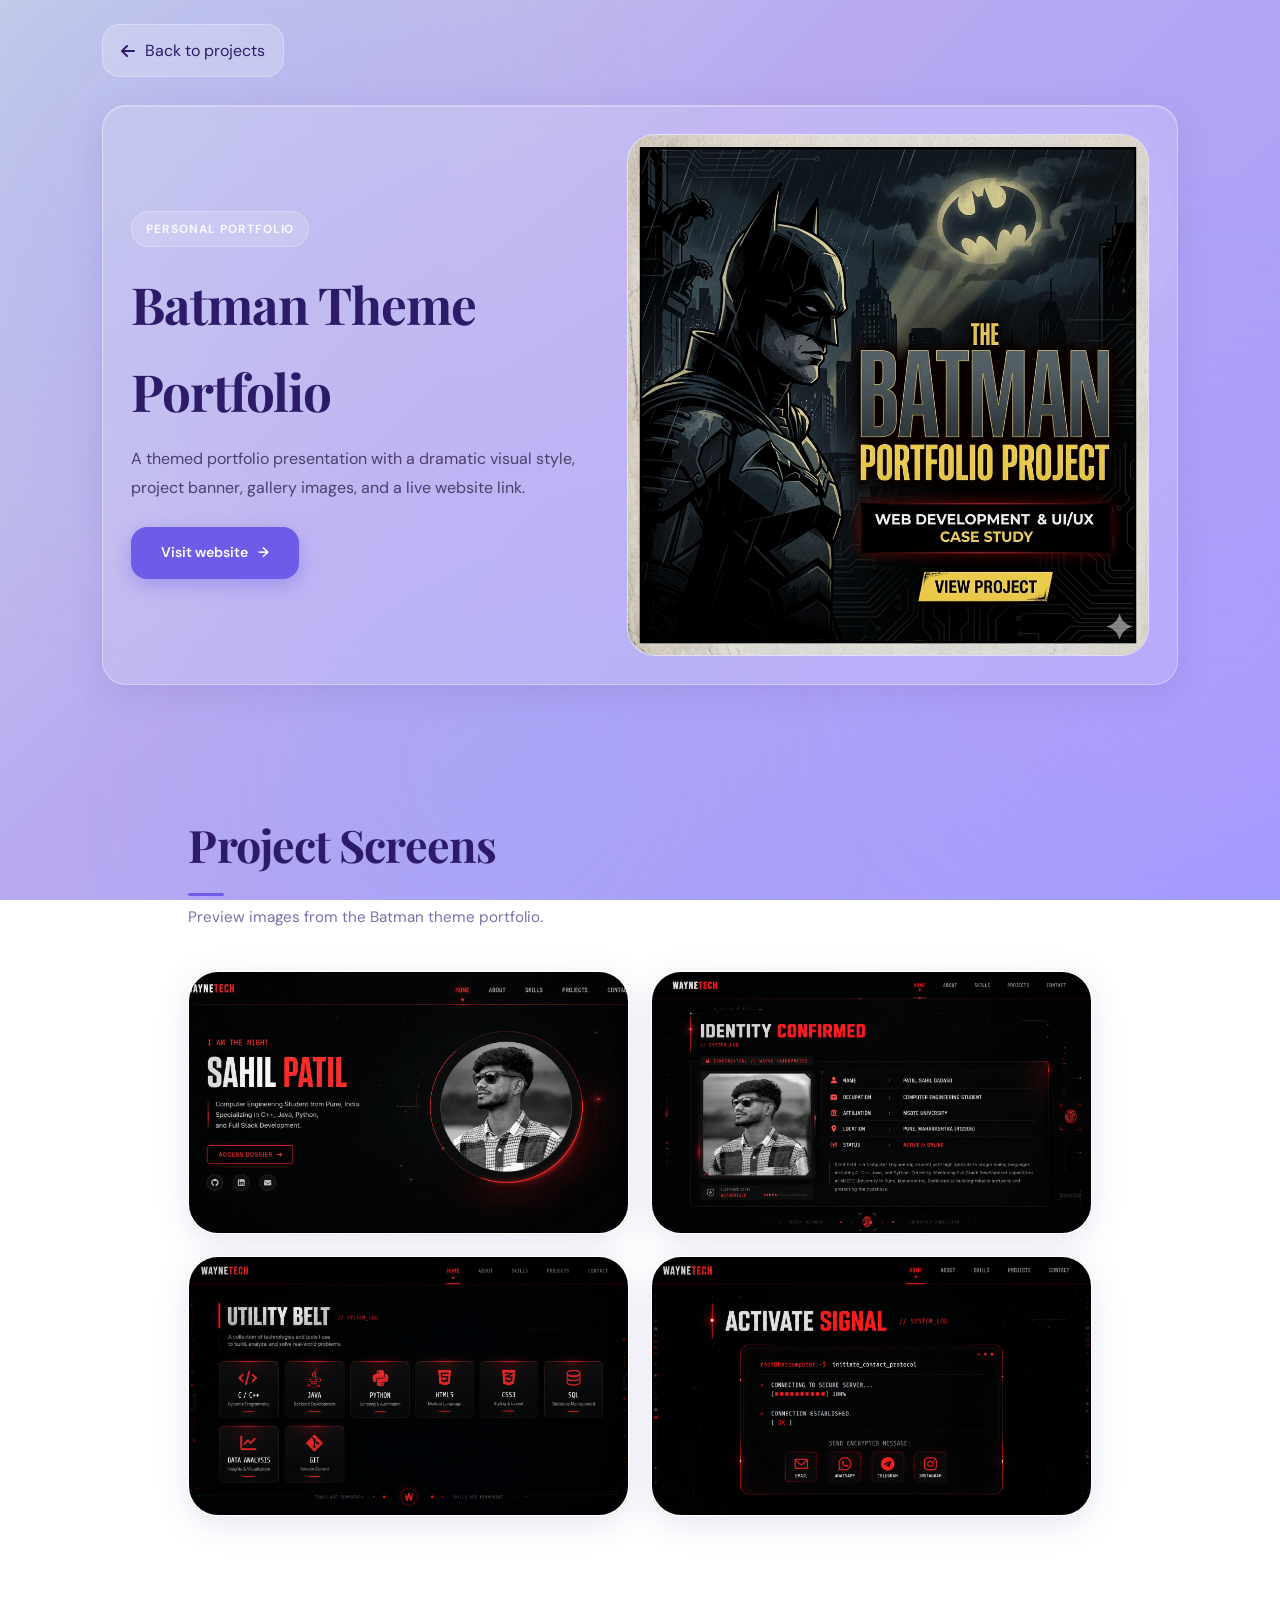
==== batman-portfolio.html @ c7e96f15 "Complete redesign: Purple Lavender Glassmorphism with organic blob shapes" ====
<!DOCTYPE html>
<html lang="en">
<head>
    <meta charset="UTF-8" />
    <meta name="viewport" content="width=device-width, initial-scale=1" />
    <title>Batman Theme Portfolio | Sahil Patil</title>
    <meta name="description" content="Batman theme portfolio project by Sahil Patil with banner, gallery, and live website link." />
    <link rel="icon" href="kill.jpg" type="image/jpeg" />
    <link
        rel="stylesheet"
        href="https://cdnjs.cloudflare.com/ajax/libs/font-awesome/6.0.0-beta3/css/all.min.css"
    />
    <link
        href="https://unpkg.com/aos@2.3.1/dist/aos.css"
        rel="stylesheet"
    />
    <link rel="stylesheet" href="style.css" />
</head>
<body class="project-detail-page">
    <div class="ambient-bg" aria-hidden="true">
        <div class="ambient-blob"></div>
        <div class="ambient-blob"></div>
        <div class="ambient-blob"></div>
    </div>

    <header class="detail-header">
        <a href="index.html#projects" class="detail-back"><i class="fas fa-arrow-left"></i> Back to projects</a>
    </header>

    <main class="detail-main">
        <section class="detail-hero glass" data-aos="fade-up">
            <div class="detail-copy">
                <span class="project-chip">Personal Portfolio</span>
                <h1>Batman Theme Portfolio</h1>
                <p>A themed portfolio presentation with a dramatic visual style, project banner, gallery images, and a live website link.</p>
                <a href="https://sahildpatil.netlify.app/" target="_blank" rel="noopener noreferrer" class="btn-primary">
                    Visit website
                    <span class="arrow">&rarr;</span>
                </a>
            </div>
            <div class="detail-banner">
                <img src="pf_b.png" alt="Batman theme portfolio banner" />
            </div>
        </section>

        <section class="detail-gallery-section" data-aos="fade-up" data-aos-delay="120">
            <div class="section-header detail-section-header">
                <h2>Project Screens</h2>
                <p class="section-subtitle">Preview images from the Batman theme portfolio.</p>
            </div>
            <div class="detail-gallery">
                <figure class="detail-shot glass">
                    <img src="l_1.png" alt="Batman portfolio screen 1" />
                </figure>
                <figure class="detail-shot glass">
                    <img src="l_2.png" alt="Batman portfolio screen 2" />
                </figure>
                <figure class="detail-shot glass">
                    <img src="l_3.png" alt="Batman portfolio screen 3" />
                </figure>
                <figure class="detail-shot glass">
                    <img src="l_4.png" alt="Batman portfolio screen 4" />
                </figure>
            </div>
        </section>
    </main>

    <script src="https://unpkg.com/aos@2.3.1/dist/aos.js"></script>
    <script src="script.js"></script>
</body>
</html>
---- style.css ----
/* PURPLE LAVENDER GLASSMORPHISM — Inspired by Blush/Dreamy UI */
@import url('https://fonts.googleapis.com/css2?family=DM+Sans:ital,wght@0,300;0,400;0,500;0,600;0,700&family=Playfair+Display:wght@400;500;600;700&display=swap');

:root {
    --bg-start: #c8d6e5;
    --bg-end: #a29bfe;
    --surface: rgba(255, 255, 255, 0.15);
    --surface-hover: rgba(255, 255, 255, 0.25);
    --glass-strong: rgba(255, 255, 255, 0.2);
    --glass-border: rgba(255, 255, 255, 0.35);
    --glass-border-hover: rgba(255, 255, 255, 0.55);
    --glass-shadow: rgba(100, 80, 160, 0.15);
    --text-primary: #2d1b69;
    --text-secondary: #4a3f6b;
    --text-muted: #7c6faa;
    --text-on-glass: #fff;
    --accent: #6c5ce7;
    --accent-soft: rgba(108, 92, 231, 0.2);
    --accent-glow: rgba(108, 92, 231, 0.4);
    --success: #00cec9;
    --card-radius: 24px;
    --btn-radius: 16px;
    --speed-fast: 0.25s;
    --speed-norm: 0.4s;
    --speed-slow: 0.7s;
}

/* ── RESET ── */
*, *::before, *::after { margin: 0; padding: 0; box-sizing: border-box; }

html { scroll-behavior: smooth; overflow-x: hidden; }

body {
    background: linear-gradient(135deg, var(--bg-start) 0%, #b8a9f0 40%, var(--bg-end) 100%);
    background-attachment: fixed;
    color: var(--text-primary);
    font-family: 'DM Sans', -apple-system, BlinkMacSystemFont, sans-serif;
    line-height: 1.7;
    overflow-x: hidden;
    min-height: 100vh;
    position: relative;
}

/* ── AMBIENT BACKGROUND ── */
.ambient-bg {
    position: fixed; inset: 0; z-index: -1;
    pointer-events: none; overflow: hidden;
}

.ambient-blob {
    position: absolute; border-radius: 50%;
    filter: blur(100px); opacity: 0.5;
    animation: blobDrift 20s ease-in-out infinite alternate;
}

.ambient-blob:nth-child(1) {
    width: 600px; height: 600px;
    background: rgba(162, 155, 254, 0.5);
    top: -15%; left: -10%;
    animation-duration: 22s;
}

.ambient-blob:nth-child(2) {
    width: 500px; height: 500px;
    background: rgba(200, 150, 255, 0.35);
    top: 40%; right: -15%;
    animation-duration: 28s; animation-delay: -6s;
}

.ambient-blob:nth-child(3) {
    width: 450px; height: 450px;
    background: rgba(130, 170, 255, 0.3);
    bottom: -10%; left: 20%;
    animation-duration: 24s; animation-delay: -12s;
}

@keyframes blobDrift {
    0%   { transform: translate(0, 0) scale(1); }
    33%  { transform: translate(40px, -50px) scale(1.08); }
    66%  { transform: translate(-30px, 30px) scale(0.94); }
    100% { transform: translate(20px, -20px) scale(1.03); }
}

/* Floating decorative shapes */
body::after {
    content: '';
    position: fixed;
    width: 200px; height: 200px;
    background: rgba(255,255,255,0.08);
    border-radius: 50%;
    top: 15%; right: 8%;
    pointer-events: none; z-index: 0;
    animation: floatShape 12s ease-in-out infinite alternate;
}

@keyframes floatShape {
    0%   { transform: translate(0, 0) scale(1); }
    100% { transform: translate(-20px, 30px) scale(1.1); }
}

/* ── TYPOGRAPHY ── */
h1, h2, h3, h4 {
    font-family: 'Playfair Display', Georgia, serif;
    color: var(--text-primary);
    letter-spacing: -0.02em;
}

h2 {
    font-size: clamp(2rem, 5vw, 2.8rem);
    margin-bottom: 0.5rem;
    position: relative; display: inline-block;
}

h2::after {
    content: '';
    display: block;
    width: 36px; height: 3px;
    background: var(--accent);
    border-radius: 3px;
    margin-top: 10px;
}

.section-subtitle {
    font-size: 0.95rem;
    color: var(--text-muted);
    font-weight: 400;
    margin-bottom: 2.5rem;
}

p { font-size: 1rem; color: var(--text-secondary); line-height: 1.8; }

/* ── GLASS UTILITY ── */
.glass {
    background: var(--surface);
    backdrop-filter: blur(24px);
    -webkit-backdrop-filter: blur(24px);
    border: 1px solid var(--glass-border);
    border-radius: var(--card-radius);
    box-shadow: 0 8px 32px var(--glass-shadow), inset 0 1px 0 rgba(255,255,255,0.25);
    transition: transform var(--speed-norm) cubic-bezier(.22,1,.36,1),
                box-shadow var(--speed-norm) cubic-bezier(.22,1,.36,1),
                background var(--speed-norm),
                border-color var(--speed-norm);
}

.glass:hover {
    background: var(--surface-hover);
    border-color: var(--glass-border-hover);
    transform: translateY(-6px);
    box-shadow: 0 20px 48px rgba(100, 80, 160, 0.2), inset 0 1px 0 rgba(255,255,255,0.35);
}

/* ── LOADING SCREEN ── */
.loading-screen {
    position: fixed; inset: 0;
    background: linear-gradient(135deg, var(--bg-start), var(--bg-end));
    display: flex; justify-content: center; align-items: center;
    flex-direction: column; z-index: 10000;
    transition: opacity 0.6s ease, visibility 0.6s;
}

.loading-screen.hidden { opacity: 0; visibility: hidden; }

.loader-content { text-align: center; }

.loader-spinner {
    width: 44px; height: 44px;
    border: 3px solid rgba(255,255,255,0.25);
    border-top-color: #fff;
    border-radius: 50%;
    animation: spin 0.8s linear infinite;
    margin: 0 auto 20px;
}

@keyframes spin { to { transform: rotate(360deg); } }

.loading-text {
    font-family: 'DM Sans', sans-serif;
    color: rgba(255,255,255,0.8);
    font-size: 0.82rem; font-weight: 500;
    letter-spacing: 0.15em; text-transform: uppercase;
}

.progress-bar {
    width: 160px; height: 3px;
    background: rgba(255,255,255,0.15);
    border-radius: 4px;
    margin: 14px auto 0; overflow: hidden;
}

.progress-bar::after {
    content: ''; display: block;
    width: 100%; height: 100%;
    background: #fff; border-radius: 4px;
    animation: progressSlide 1.6s ease-in-out forwards;
    transform-origin: left;
}

@keyframes progressSlide {
    0% { transform: scaleX(0); }
    100% { transform: scaleX(1); }
}

/* ── NAVIGATION ── */
nav {
    position: fixed;
    top: 16px; left: 50%;
    transform: translateX(-50%);
    width: calc(100% - 40px);
    max-width: 880px;
    padding: 12px 28px;
    display: flex; justify-content: space-between; align-items: center;
    background: rgba(255, 255, 255, 0.15);
    backdrop-filter: blur(28px);
    -webkit-backdrop-filter: blur(28px);
    border: 1px solid rgba(255, 255, 255, 0.3);
    border-radius: 20px;
    box-shadow: 0 4px 24px rgba(100, 80, 160, 0.1);
    z-index: 9000;
    transition: all var(--speed-norm) ease;
}

nav.scrolled {
    background: rgba(255, 255, 255, 0.3);
    box-shadow: 0 8px 32px rgba(100, 80, 160, 0.18);
    padding: 10px 28px;
}

.brand {
    font-family: 'Playfair Display', serif;
    font-size: 1.3rem; font-weight: 700;
    color: var(--text-primary);
}

.brand .accent { color: var(--accent); }

.nav-links { display: flex; list-style: none; gap: 4px; }

.nav-links a {
    text-decoration: none;
    color: var(--text-secondary);
    font-size: 0.82rem; font-weight: 500;
    padding: 8px 16px;
    border-radius: 12px;
    transition: all var(--speed-fast) ease;
}

.nav-links a:hover,
.nav-links a.active {
    color: var(--accent);
    background: rgba(108, 92, 231, 0.12);
}

/* Mobile Menu */
.menu-toggle {
    display: none; flex-direction: column;
    gap: 5px; cursor: pointer; padding: 4px;
}

.bar {
    width: 22px; height: 2px;
    background: var(--text-primary);
    border-radius: 2px; transition: 0.3s;
}

.menu-toggle.active .bar:nth-child(1) { transform: rotate(45deg) translate(5px, 5px); }
.menu-toggle.active .bar:nth-child(2) { opacity: 0; }
.menu-toggle.active .bar:nth-child(3) { transform: rotate(-45deg) translate(5px, -5px); }

/* ── HERO ── */
#hero {
    min-height: 100vh;
    display: flex; align-items: center; justify-content: center;
    padding: 120px 8% 80px;
}

.hero-content {
    display: flex; align-items: center;
    justify-content: space-between;
    width: 100%; max-width: 1100px;
    gap: 36px; z-index: 2;
}

.hero-text {
    flex: 1;
    min-width: 0;
}

.hero-tag {
    display: inline-flex; align-items: center; gap: 8px;
    padding: 6px 18px;
    background: rgba(108, 92, 231, 0.15);
    color: var(--accent);
    border: 1px solid rgba(108, 92, 231, 0.2);
    border-radius: 24px;
    font-size: 0.78rem; font-weight: 600;
    letter-spacing: 0.04em; margin-bottom: 22px;
}

.hero-tag .dot {
    width: 7px; height: 7px;
    background: var(--success);
    border-radius: 50%;
    animation: pulse 2s ease-in-out infinite;
}

@keyframes pulse {
    0%, 100% { opacity: 1; transform: scale(1); }
    50% { opacity: 0.4; transform: scale(0.7); }
}

.hero-title {
    font-size: clamp(2.4rem, 5.5vw, 3.8rem);
    line-height: 1.12; margin-bottom: 18px;
    color: var(--text-primary);
}

.hero-title .wave {
    display: inline-block;
    animation: wave 2.5s ease-in-out infinite;
    transform-origin: 70% 70%;
}

@keyframes wave {
    0%, 60%, 100% { transform: rotate(0deg); }
    10% { transform: rotate(14deg); }
    20% { transform: rotate(-8deg); }
    30% { transform: rotate(14deg); }
    40% { transform: rotate(-4deg); }
    50% { transform: rotate(10deg); }
}

.hero-desc { max-width: 480px; margin-bottom: 32px; }
.hero-desc p { font-size: 1.05rem; color: var(--text-secondary); }

/* CTA Button */
.btn-primary {
    display: inline-flex; align-items: center; gap: 10px;
    padding: 14px 30px;
    background: var(--accent);
    color: #fff;
    font-family: 'DM Sans', sans-serif;
    font-size: 0.88rem; font-weight: 600;
    text-decoration: none;
    border-radius: var(--btn-radius);
    transition: all var(--speed-fast) cubic-bezier(.22,1,.36,1);
    box-shadow: 0 6px 20px var(--accent-glow);
    position: relative; overflow: hidden;
}

.btn-primary:hover {
    transform: translateY(-3px);
    box-shadow: 0 12px 32px var(--accent-glow);
}

.btn-primary .arrow { transition: transform var(--speed-fast); }
.btn-primary:hover .arrow { transform: translateX(5px); }

.social-links { margin-top: 28px; display: flex; gap: 10px; }

.social-icon {
    display: flex; align-items: center; justify-content: center;
    width: 44px; height: 44px;
    background: rgba(255,255,255,0.18);
    backdrop-filter: blur(12px);
    border: 1px solid rgba(255,255,255,0.3);
    border-radius: 14px;
    color: var(--text-secondary);
    font-size: 1.1rem; text-decoration: none;
    transition: all var(--speed-fast) ease;
}

.social-icon:hover {
    color: #fff; background: var(--accent);
    border-color: var(--accent);
    transform: translateY(-3px);
    box-shadow: 0 8px 20px var(--accent-glow);
}

/* Profile Image */
.profile-wrapper {
    flex-shrink: 0;
    display: flex;
    justify-content: center;
    align-items: center;
    position: relative;
    width: 460px;
    height: 460px;
}

.profile-blob-shell {
    position: absolute;
    width: 100%;
    height: 100%;
    display: grid;
    place-items: center;
}

.profile-blob {
    position: absolute;
    pointer-events: none;
    filter: blur(8px);
}

.profile-blob-back {
    width: 392px;
    height: 376px;
    top: 30px;
    left: 18px;
    background: linear-gradient(145deg, rgba(126, 103, 243, 0.34), rgba(251, 184, 214, 0.3));
    border-radius: 46% 54% 52% 48% / 45% 42% 58% 55%;
}

.profile-blob-front {
    width: 142px;
    height: 164px;
    right: 14px;
    bottom: 22px;
    background: rgba(255, 255, 255, 0.18);
    border-radius: 52% 48% 46% 54% / 52% 44% 56% 48%;
}

.profile-blob-image {
    width: 360px;
    height: 392px;
    position: relative;
    z-index: 1;
    overflow: hidden;
    clip-path: polygon(22% 7%, 46% 3%, 68% 7%, 86% 18%, 97% 37%, 100% 58%, 94% 79%, 79% 94%, 56% 100%, 31% 98%, 12% 89%, 2% 71%, 1% 47%, 8% 24%);
    background: linear-gradient(160deg, rgba(124, 92, 231, 0.88), rgba(147, 156, 255, 0.52));
    box-shadow: 0 34px 64px rgba(84, 67, 168, 0.24);
    border-radius: 56px;
}

.profile-blob-image::before {
    content: '';
    position: absolute;
    inset: 10px;
    z-index: 1;
    border-radius: 50px;
    border: 1px solid rgba(255,255,255,0.32);
    clip-path: polygon(22% 7%, 46% 3%, 68% 7%, 86% 18%, 97% 37%, 100% 58%, 94% 79%, 79% 94%, 56% 100%, 31% 98%, 12% 89%, 2% 71%, 1% 47%, 8% 24%);
    pointer-events: none;
}

.profile-blob-image::after {
    content: '';
    position: absolute;
    width: 196px;
    height: 150px;
    top: 40px;
    left: 24px;
    background: rgba(248, 182, 208, 0.22);
    border-radius: 48% 52% 54% 46% / 46% 40% 60% 54%;
    filter: blur(2px);
    z-index: 1;
}

.profile-blob-image .profile-img {
    position: relative;
    z-index: 0;
    overflow: hidden;
}

.profile-img {
    width: 100%;
    height: 100%;
    object-fit: cover;
    transition: transform var(--speed-slow) cubic-bezier(.22,1,.36,1);
}

.profile-blob-shell:hover .profile-img { transform: scale(1.06); }

/* ── SECTIONS COMMON ── */
section { padding: 90px 8%; position: relative; z-index: 1; }
.section-header { margin-bottom: 2.5rem; }

/* ── ABOUT ── */
.about-card { max-width: 860px; margin: 0 auto; padding: 44px; }

.about-grid {
    display: grid;
    grid-template-columns: auto 1fr;
    gap: 36px; align-items: start;
}

.about-photo {
    width: 180px; height: 180px;
    border-radius: 22px; overflow: hidden;
    border: 1px solid rgba(255,255,255,0.3);
}

.about-photo img { width: 100%; height: 100%; object-fit: cover; }

.info-grid { display: grid; gap: 10px; margin-bottom: 20px; }

.info-row {
    display: flex; align-items: center; gap: 12px;
    padding: 10px 16px;
    background: rgba(255,255,255,0.1);
    border-radius: 14px;
    transition: background var(--speed-fast);
}

.info-row:hover { background: rgba(255,255,255,0.2); }

.info-label {
    font-size: 0.75rem; font-weight: 600;
    color: var(--text-muted);
    text-transform: uppercase;
    letter-spacing: 0.08em;
    min-width: 100px;
}

.info-value { color: var(--text-primary); font-weight: 500; font-size: 0.92rem; }

.status-badge {
    display: inline-flex; align-items: center; gap: 6px;
    padding: 4px 12px;
    background: rgba(0, 206, 201, 0.15);
    color: var(--success);
    border-radius: 20px;
    font-weight: 600; font-size: 0.8rem;
}

.status-badge .dot {
    width: 6px; height: 6px;
    background: var(--success);
    border-radius: 50%;
    animation: pulse 2s infinite;
}

.about-bio { margin-top: 16px; line-height: 1.85; }

/* ── SKILLS ── */
.skills-grid {
    display: grid;
    grid-template-columns: repeat(4, 1fr);
    gap: 16px;
    max-width: 720px; margin: 0 auto;
}

.skill-item { padding: 28px 16px; text-align: center; cursor: default; }

.skill-icon {
    font-size: 1.8rem; color: var(--accent);
    margin-bottom: 10px;
    transition: transform var(--speed-fast);
}

.skill-item:hover .skill-icon { transform: scale(1.2) translateY(-3px); }

.skill-name {
    font-size: 0.82rem; font-weight: 600;
    color: var(--text-primary); letter-spacing: 0.02em;
}

/* ── PROJECTS ── */
.project-stage {
    position: relative;
    max-width: 1120px;
    margin: 0 auto 34px;
    min-height: 470px;
    display: grid;
    place-items: center;
}

.project-stack {
    position: absolute;
    inset: 0;
    pointer-events: none;
}

.stack-card {
    position: absolute;
    border: 1px solid rgba(93, 121, 255, 0.32);
    background: linear-gradient(160deg, rgba(112, 132, 255, 0.2), rgba(255, 255, 255, 0.12));
    backdrop-filter: blur(16px);
    -webkit-backdrop-filter: blur(16px);
    box-shadow: 0 34px 70px rgba(88, 89, 168, 0.16);
}

.stack-card-back {
    width: 320px;
    height: 360px;
    left: 8%;
    top: 24px;
    border-radius: 28px;
    transform: rotate(-11deg);
}

.stack-card-mid {
    width: 350px;
    height: 280px;
    right: 9%;
    top: 52px;
    border-radius: 28px;
    transform: rotate(10deg);
}

.stack-card-panel {
    width: 170px;
    height: 170px;
    right: 8%;
    bottom: 18px;
    border-radius: 34px;
    transform: rotate(14deg);
    display: flex;
    align-items: center;
    justify-content: center;
    flex-direction: column;
    gap: 4px;
    color: rgba(255, 255, 255, 0.88);
}

.stack-card-panel span {
    font-size: 0.76rem;
    text-transform: uppercase;
    letter-spacing: 0.16em;
}

.stack-card-panel strong {
    font-family: 'Playfair Display', serif;
    font-size: 2.5rem;
    line-height: 1;
}

.hero-project {
    position: relative;
    z-index: 2;
    width: min(90%, 900px);
    min-height: 360px;
    padding: 34px;
    display: grid;
    grid-template-columns: 1.1fr 0.9fr;
    gap: 26px;
    border-radius: 34px;
    background: linear-gradient(135deg, rgba(118, 95, 239, 0.64), rgba(164, 164, 255, 0.34));
    border-color: rgba(255, 255, 255, 0.42);
    overflow: hidden;
}

.hero-project::before {
    content: '';
    position: absolute;
    width: 260px;
    height: 220px;
    right: 26%;
    top: 18%;
    border-radius: 38% 62% 60% 40% / 42% 42% 58% 58%;
    background: rgba(255, 182, 193, 0.24);
    filter: blur(6px);
}

.hero-project-copy,
.hero-project-visual {
    position: relative;
    z-index: 1;
}

.project-chip {
    display: inline-flex;
    align-items: center;
    padding: 7px 14px;
    border-radius: 999px;
    font-size: 0.74rem;
    font-weight: 700;
    letter-spacing: 0.08em;
    text-transform: uppercase;
    color: rgba(255, 255, 255, 0.88);
    background: rgba(255, 255, 255, 0.14);
    border: 1px solid rgba(255, 255, 255, 0.25);
}

.hero-project-copy {
    display: flex;
    flex-direction: column;
    justify-content: center;
    align-items: flex-start;
    gap: 18px;
}

.hero-project-copy h3 {
    font-size: clamp(2.2rem, 4vw, 3.8rem);
    line-height: 0.95;
    color: rgba(255, 255, 255, 0.92);
    max-width: 280px;
}

.hero-project-copy p {
    max-width: 390px;
    color: rgba(248, 245, 255, 0.88);
    font-size: 0.98rem;
}

.project-cta {
    background: rgba(255, 255, 255, 0.94);
    color: var(--accent);
    box-shadow: 0 10px 24px rgba(51, 40, 119, 0.16);
}

.project-cta:hover {
    box-shadow: 0 16px 32px rgba(51, 40, 119, 0.22);
}

.hero-project-visual {
    display: block;
    min-height: 290px;
    padding: 16px;
    border-radius: 28px;
    background: rgba(255, 255, 255, 0.95);
    transform: rotate(8deg);
    text-decoration: none;
}

.hero-project-banner {
    width: 100%;
    height: 100%;
    object-fit: cover;
    border-radius: 18px;
    display: block;
}

.project-duo {
    max-width: 1120px;
    margin: 0 auto;
    display: grid;
    grid-template-columns: repeat(2, minmax(0, 1fr));
    gap: 24px;
}

.project-panel {
    overflow: hidden;
    padding: 0;
}

.project-panel-media {
    display: block;
    aspect-ratio: 16 / 9;
    overflow: hidden;
}

.project-panel-media img {
    width: 100%;
    height: 100%;
    object-fit: cover;
    display: block;
    transition: transform var(--speed-slow) cubic-bezier(.22,1,.36,1);
}

.project-panel:hover .project-panel-media img {
    transform: scale(1.04);
}

.project-panel-body {
    padding: 24px;
}

.project-panel-topline {
    display: flex;
    align-items: center;
    justify-content: space-between;
    gap: 12px;
    margin-bottom: 14px;
}

.project-status {
    font-size: 0.68rem;
    font-weight: 700;
    padding: 5px 11px;
    border-radius: 999px;
    letter-spacing: 0.08em;
    text-transform: uppercase;
}

.project-status.completed { background: rgba(0,206,201,0.15); color: var(--success); }
.project-status.archived  { background: rgba(108,92,231,0.15); color: var(--accent); }

.project-panel-body h3 {
    font-size: 1.55rem;
    margin-bottom: 8px;
}

.project-panel-body p {
    font-size: 0.92rem;
    margin-bottom: 14px;
}

.project-link {
    display: inline-flex;
    align-items: center;
    gap: 6px;
    color: var(--accent);
    text-decoration: none;
    font-size: 0.82rem;
    font-weight: 700;
    transition: gap var(--speed-fast);
}

.project-link:hover { gap: 12px; }

/* ── DETAIL PAGES ── */
.project-detail-page {
    min-height: 100vh;
}

.detail-header {
    padding: 24px 8% 0;
}

.detail-back {
    display: inline-flex;
    align-items: center;
    gap: 10px;
    padding: 12px 18px;
    border-radius: 18px;
    text-decoration: none;
    color: var(--text-primary);
    background: rgba(255, 255, 255, 0.2);
    border: 1px solid rgba(255, 255, 255, 0.28);
    backdrop-filter: blur(18px);
    -webkit-backdrop-filter: blur(18px);
}

.detail-main {
    padding: 28px 8% 90px;
}

.detail-hero {
    max-width: 1180px;
    margin: 0 auto 32px;
    padding: 28px;
    display: grid;
    grid-template-columns: 0.95fr 1.05fr;
    gap: 24px;
    align-items: center;
}

.detail-copy h1 {
    font-size: clamp(2.3rem, 4vw, 3.7rem);
    margin: 14px 0 10px;
}

.detail-copy p {
    max-width: 460px;
    margin-bottom: 24px;
}

.detail-banner {
    min-height: 320px;
    border-radius: 28px;
    overflow: hidden;
    background: rgba(255, 255, 255, 0.36);
    border: 1px solid rgba(255, 255, 255, 0.32);
}

.detail-banner img,
.detail-shot img {
    width: 100%;
    height: 100%;
    object-fit: cover;
    display: block;
}

.detail-gallery-section {
    max-width: 1180px;
    margin: 0 auto;
}

.detail-section-header {
    margin-bottom: 24px;
}

.detail-gallery {
    display: grid;
    grid-template-columns: repeat(2, minmax(0, 1fr));
    gap: 22px;
}

.detail-gallery-three {
    grid-template-columns: repeat(3, minmax(0, 1fr));
}

.detail-shot {
    overflow: hidden;
    border-radius: 30px;
    min-height: 260px;
}

/* ── CONTACT ── */
#contact { text-align: center; }

.contact-card {
    max-width: 520px; margin: 0 auto;
    padding: 44px 36px; text-align: center;
}

.contact-card p { margin-bottom: 24px; font-size: 1rem; }

.contact-methods {
    display: flex; justify-content: center;
    gap: 12px; flex-wrap: wrap;
}

.contact-icon {
    display: flex; align-items: center; justify-content: center;
    width: 52px; height: 52px;
    background: rgba(108,92,231,0.12);
    border-radius: 16px;
    color: var(--accent);
    font-size: 1.15rem; text-decoration: none;
    transition: all var(--speed-fast) ease;
    border: 1px solid transparent;
}

.contact-icon:hover {
    background: var(--accent); color: #fff;
    transform: translateY(-4px);
    box-shadow: 0 10px 28px var(--accent-glow);
}

/* ── FOOTER ── */
footer {
    padding: 28px 8%; text-align: center;
    color: var(--text-muted); font-size: 0.8rem;
    border-top: 1px solid rgba(255,255,255,0.15);
    background: rgba(255,255,255,0.08);
    backdrop-filter: blur(10px);
}

/* ── RESPONSIVE ── */
@media (max-width: 900px) {
    .skills-grid { grid-template-columns: repeat(4, 1fr); }
    .hero-project {
        grid-template-columns: 1fr;
        width: min(94%, 760px);
    }

    .hero-project-visual {
        transform: none;
    }

    .project-duo,
    .detail-gallery-three {
        grid-template-columns: 1fr;
    }

    .detail-hero {
        grid-template-columns: 1fr;
    }
}

@media (max-width: 768px) {
    nav {
        width: calc(100% - 24px);
        padding: 10px 18px; top: 10px;
    }

    .hero-content {
        flex-direction: column-reverse;
        text-align: center; gap: 28px;
    }

    .hero-desc { margin: 0 auto 28px; text-align: center; }
    .hero-tag { margin: 0 auto 18px; }
    .social-links { justify-content: center; }

    .profile-wrapper {
        width: 340px;
        height: 340px;
    }

    .profile-blob-back {
        width: 286px;
        height: 270px;
        top: 24px;
        left: 18px;
    }

    .profile-blob-front {
        width: 102px;
        height: 118px;
        right: 12px;
        bottom: 18px;
    }

    .profile-blob-image {
        width: 262px;
        height: 288px;
    }

    .about-grid { grid-template-columns: 1fr; text-align: center; }

    .about-photo {
        margin: 0 auto; width: 140px; height: 140px;
    }

    .info-row {
        flex-direction: column; gap: 2px;
        text-align: center; padding: 10px 12px;
    }

    .info-label { min-width: auto; }

    .nav-links {
        position: fixed; top: 0; right: -100%;
        height: 100vh; width: 72%; max-width: 280px;
        background: rgba(200, 190, 240, 0.92);
        backdrop-filter: blur(30px);
        -webkit-backdrop-filter: blur(30px);
        flex-direction: column;
        justify-content: center; align-items: center;
        gap: 8px;
        border-left: 1px solid rgba(255,255,255,0.3);
        box-shadow: -8px 0 40px rgba(100, 80, 160, 0.15);
        transition: right 0.4s cubic-bezier(.22,1,.36,1);
    }

    .nav-links.active { right: 0; }

    .nav-links a { font-size: 1rem; padding: 12px 24px; }

    .menu-toggle { display: flex; z-index: 9999; }

    section { padding: 60px 5%; }
    .about-card { padding: 24px 18px; }
    .contact-card { padding: 28px 20px; }

    .skills-grid {
        grid-template-columns: repeat(2, 1fr);
        gap: 12px;
    }

    .skill-item { padding: 20px 12px; }

    .project-stage {
        min-height: auto;
        margin-bottom: 22px;
    }

    .project-stack {
        display: none;
    }

    .hero-project {
        width: 100%;
        padding: 24px;
        border-radius: 28px;
    }

    .hero-project-copy h3 {
        max-width: none;
        font-size: 2.5rem;
    }

    .project-duo,
    .detail-gallery {
        grid-template-columns: 1fr;
    }

    .detail-header {
        padding: 18px 5% 0;
    }

    .detail-main {
        padding: 20px 5% 70px;
    }

    .detail-hero {
        padding: 20px;
    }

    .detail-banner,
    .detail-shot {
        min-height: 220px;
    }
}

@media (max-width: 480px) {
    .hero-title { font-size: 2rem; }
    h2 { font-size: 1.7rem; }
    .profile-wrapper {
        width: 272px;
        height: 276px;
    }

    .profile-blob-back {
        width: 226px;
        height: 214px;
        top: 18px;
        left: 12px;
    }

    .profile-blob-front {
        width: 76px;
        height: 92px;
        right: 8px;
        bottom: 14px;
    }

    .profile-blob-image {
        width: 208px;
        height: 230px;
    }
    .about-photo { width: 120px; height: 120px; }

    .contact-methods { gap: 10px; }
    .contact-icon { width: 46px; height: 46px; font-size: 1rem; }

    .hero-project {
        padding: 18px;
    }

    .hero-project-copy h3,
    .detail-copy h1 {
        font-size: 2rem;
    }

    .detail-back {
        width: 100%;
        justify-content: center;
    }
}
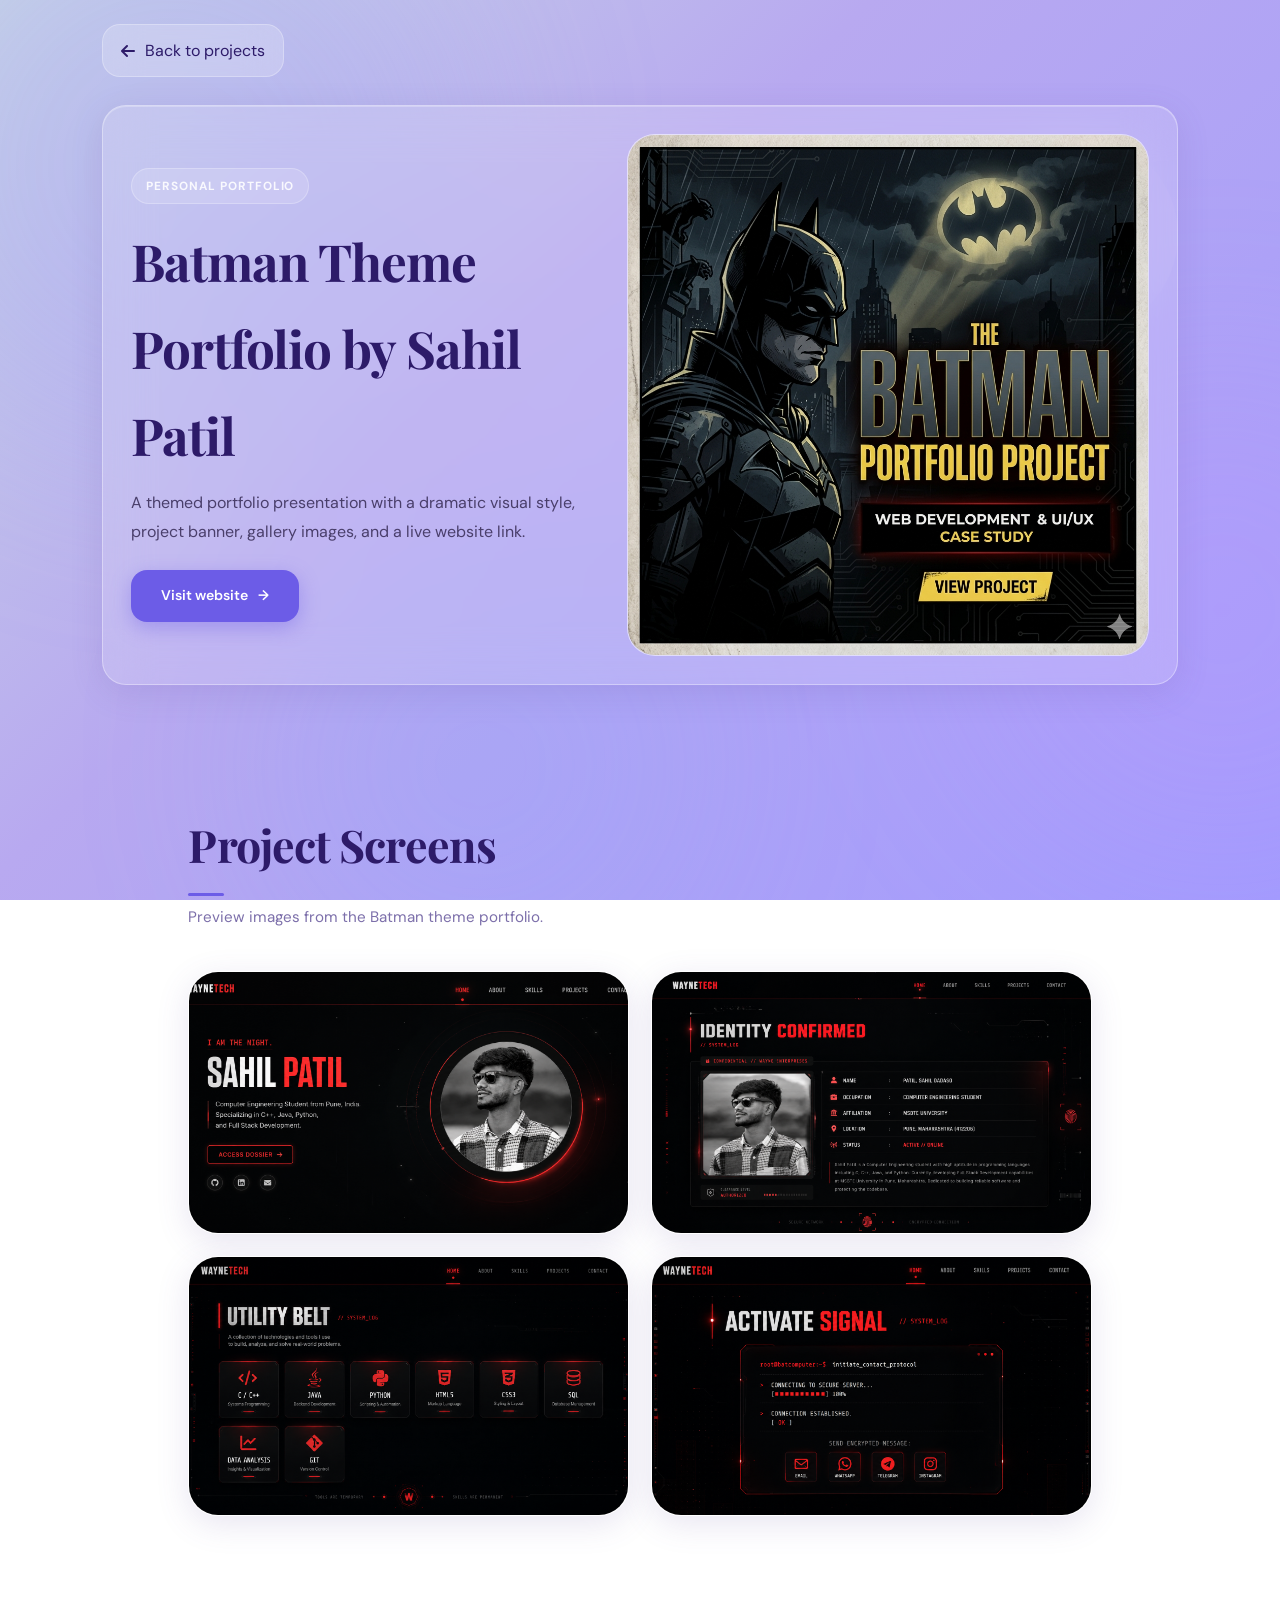
==== commit 685f7bfa: "Optimize SEO: rename images, update metadata, and add hidden keyword-rich pages" ====
--- a/batman-portfolio.html
+++ b/batman-portfolio.html
@@ -3,9 +3,9 @@
 <head>
     <meta charset="UTF-8" />
     <meta name="viewport" content="width=device-width, initial-scale=1" />
-    <title>Batman Theme Portfolio | Sahil Patil</title>
-    <meta name="description" content="Batman theme portfolio project by Sahil Patil with banner, gallery, and live website link." />
-    <link rel="icon" href="kill.jpg" type="image/jpeg" />
+    <title>Batman Theme Portfolio by Sahil Patil | CoderSahil Design</title>
+    <meta name="description" content="Explore the Batman Theme Portfolio project by Sahil Patil (CoderSahil). A dramatic visual presentation featuring creative design and interactive elements." />
+    <link rel="icon" href="sahil-patil.jpg" type="image/jpeg" />
     <link
         rel="stylesheet"
         href="https://cdnjs.cloudflare.com/ajax/libs/font-awesome/6.0.0-beta3/css/all.min.css"
@@ -31,15 +31,15 @@
         <section class="detail-hero glass" data-aos="fade-up">
             <div class="detail-copy">
                 <span class="project-chip">Personal Portfolio</span>
-                <h1>Batman Theme Portfolio</h1>
+                <h1>Batman Theme Portfolio by Sahil Patil</h1>
                 <p>A themed portfolio presentation with a dramatic visual style, project banner, gallery images, and a live website link.</p>
-                <a href="https://sahildpatil.netlify.app/" target="_blank" rel="noopener noreferrer" class="btn-primary">
+                <a href="https://sahidpatil.onrender.com/" target="_blank" rel="noopener noreferrer" class="btn-primary">
                     Visit website
                     <span class="arrow">&rarr;</span>
                 </a>
             </div>
             <div class="detail-banner">
-                <img src="pf_b.png" alt="Batman theme portfolio banner" />
+                <img src="pf_b.png" alt="Batman theme portfolio by Sahil Patil banner" />
             </div>
         </section>
 
@@ -50,16 +50,16 @@
             </div>
             <div class="detail-gallery">
                 <figure class="detail-shot glass">
-                    <img src="l_1.png" alt="Batman portfolio screen 1" />
+                    <img src="l_1.png" alt="Batman theme portfolio by Sahil Patil screen 1" />
                 </figure>
                 <figure class="detail-shot glass">
-                    <img src="l_2.png" alt="Batman portfolio screen 2" />
+                    <img src="l_2.png" alt="Batman theme portfolio by Sahil Patil screen 2" />
                 </figure>
                 <figure class="detail-shot glass">
-                    <img src="l_3.png" alt="Batman portfolio screen 3" />
+                    <img src="l_3.png" alt="Batman theme portfolio by Sahil Patil screen 3" />
                 </figure>
                 <figure class="detail-shot glass">
-                    <img src="l_4.png" alt="Batman portfolio screen 4" />
+                    <img src="l_4.png" alt="Batman theme portfolio by Sahil Patil screen 4" />
                 </figure>
             </div>
         </section>
--- a/style.css
+++ b/style.css
@@ -230,6 +230,17 @@
     font-family: 'Playfair Display', serif;
     font-size: 1.3rem; font-weight: 700;
     color: var(--text-primary);
+    display: flex;
+    align-items: center;
+    gap: 10px;
+}
+
+.logo-img {
+    width: 32px;
+    height: 32px;
+    border-radius: 50%;
+    object-fit: cover;
+    border: 1px solid var(--glass-border);
 }
 
 .brand .accent { color: var(--accent); }
@@ -356,6 +367,30 @@
 .btn-primary .arrow { transition: transform var(--speed-fast); }
 .btn-primary:hover .arrow { transform: translateX(5px); }
 
+.btn-secondary {
+    display: inline-flex;
+    align-items: center;
+    padding: 10px 20px;
+    background: rgba(255, 255, 255, 0.2);
+    backdrop-filter: blur(8px);
+    border: 1px solid rgba(255, 255, 255, 0.3);
+    color: var(--text-primary);
+    font-family: 'DM Sans', sans-serif;
+    font-size: 0.88rem;
+    font-weight: 600;
+    text-decoration: none;
+    border-radius: 12px;
+    transition: all var(--speed-fast) ease;
+}
+
+.btn-secondary:hover {
+    background: var(--accent);
+    color: #fff;
+    border-color: var(--accent);
+    transform: translateY(-2px);
+    box-shadow: 0 4px 12px var(--accent-glow);
+}
+
 .social-links { margin-top: 28px; display: flex; gap: 10px; }
 
 .social-icon {
